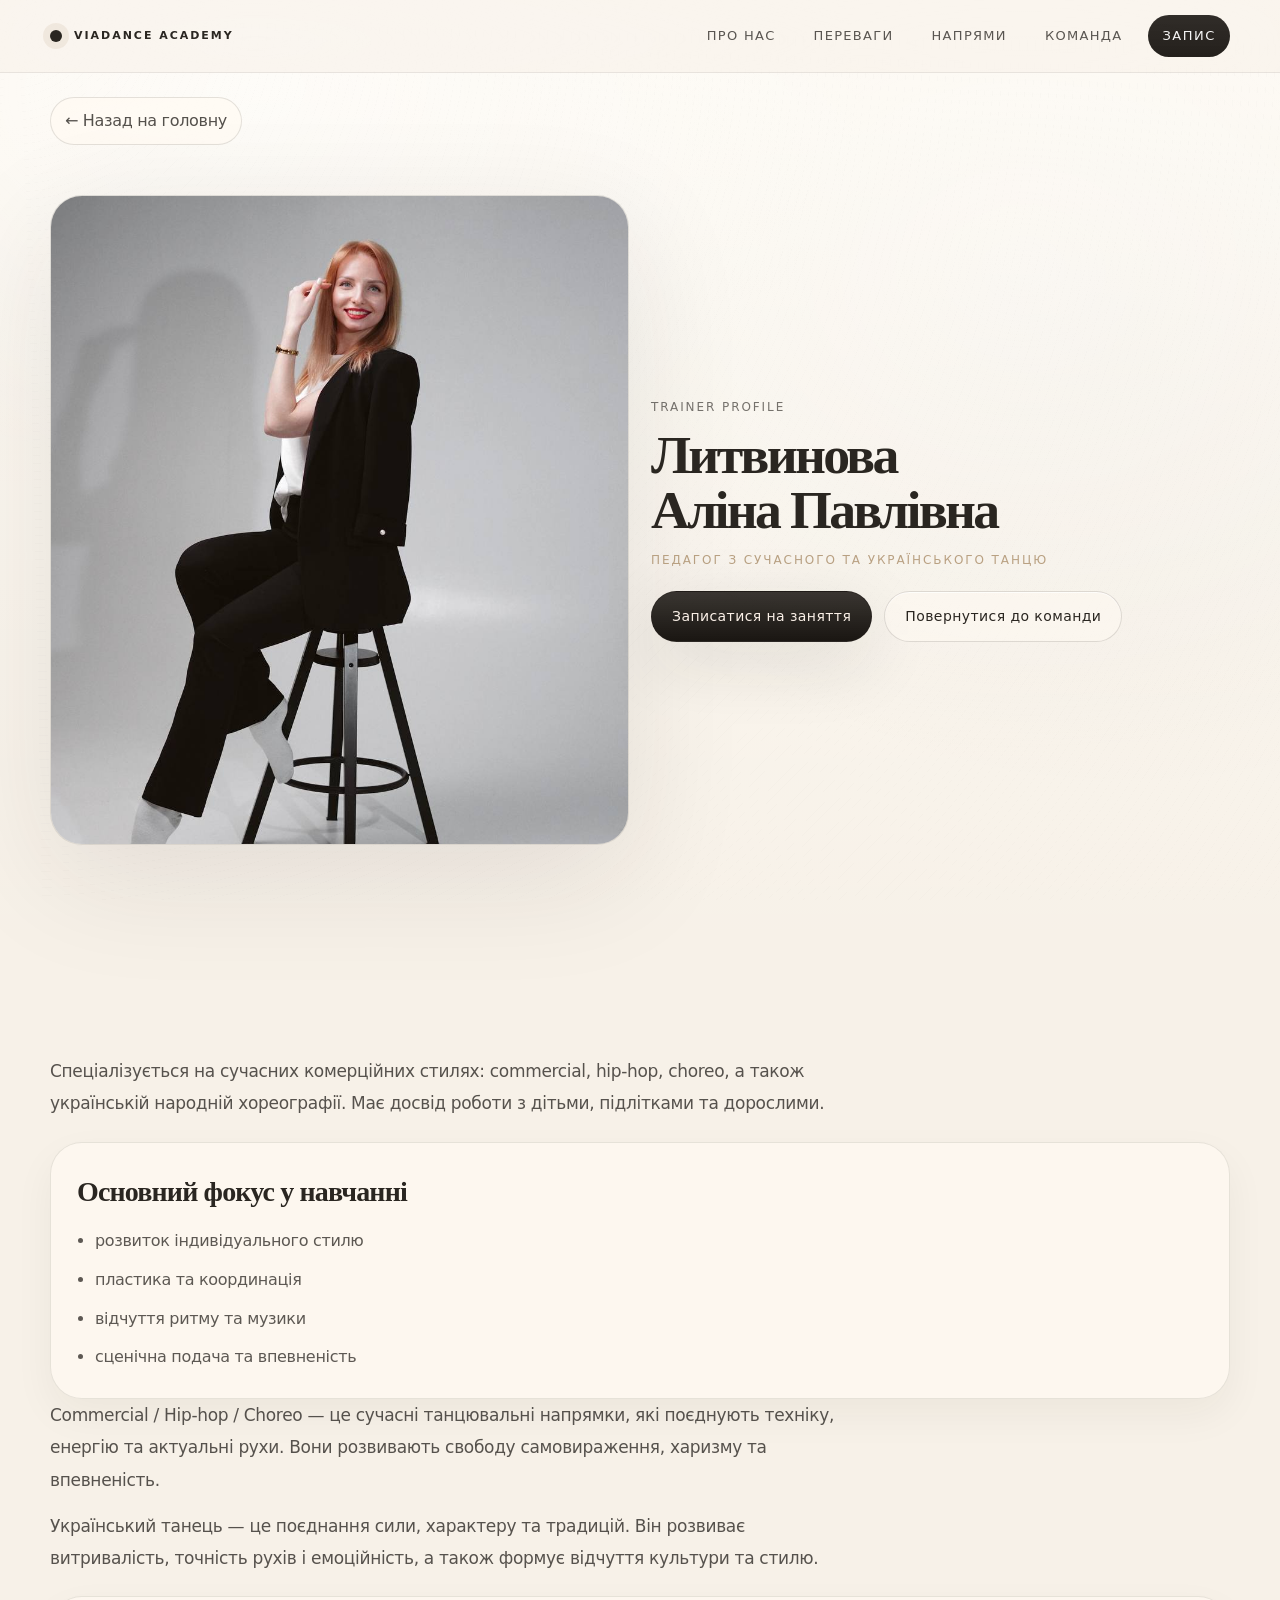
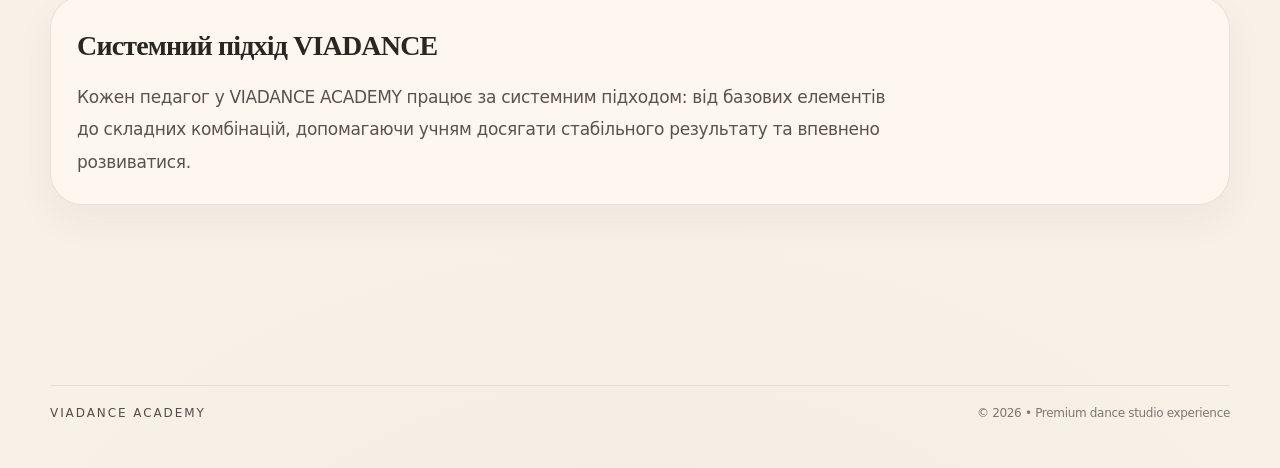
==== alina.html @ 44cbd240 "update trainers pages" ====
<!doctype html>
<html lang="uk">
  <head>
    <meta charset="utf-8" />
    <meta name="viewport" content="width=device-width, initial-scale=1" />
    <meta name="theme-color" content="#f7f1e8" />
    <meta name="description" content="Профіль педагога — Литвинова Аліна Павлівна (VIADANCE ACADEMY)" />
    <title>Литвинова Аліна Павлівна — VIADANCE ACADEMY</title>
    <link rel="stylesheet" href="./style.css" />
  </head>
  <body>
    <a class="skip" href="#main">Перейти до контенту</a>

    <header class="header" data-header>
      <div class="container header__inner">
        <a class="brand" href="./index.html#top" aria-label="VIADANCE ACADEMY">
          <span class="brand__mark" aria-hidden="true"></span>
          <span class="brand__text">VIADANCE ACADEMY</span>
        </a>

        <nav class="nav" aria-label="Навігація">
          <button class="nav__toggle" type="button" data-nav-toggle aria-controls="site-nav" aria-expanded="false">
            <span class="nav__toggle-lines" aria-hidden="true"></span>
            <span class="sr-only">Меню</span>
          </button>
          <div class="nav__panel" id="site-nav" data-nav-panel>
            <a class="nav__link" href="./index.html#about">Про нас</a>
            <a class="nav__link" href="./index.html#benefits">Переваги</a>
            <a class="nav__link" href="./index.html#styles">Напрями</a>
            <a class="nav__link" href="./index.html#team">Команда</a>
            <a class="nav__cta" href="./index.html#cta">Запис</a>
          </div>
        </nav>
      </div>
    </header>

    <main id="main">
      <div class="profile-top">
        <div class="container">
          <a class="backlink" href="./index.html">← Назад на головну</a>
        </div>
      </div>

      <section class="profile-hero" aria-label="Профіль тренера">
        <div class="container profile-hero__inner">
          <div class="profile-hero__media" data-reveal>
            <img class="profile-hero__img" src="./images/alina.jpg" alt="Литвинова Аліна Павлівна" />
          </div>

          <div class="profile-hero__copy" data-reveal data-reveal-delay="90">
            <p class="profile-hero__kicker">Trainer profile</p>
            <h1 class="profile-hero__title">Литвинова Аліна Павлівна</h1>
            <p class="profile-hero__role">Педагог з сучасного та українського танцю</p>
            <div class="profile-hero__actions">
              <a class="btn btn--primary" href="./index.html#cta">Записатися на заняття</a>
              <a class="btn btn--ghost" href="./index.html#team">Повернутися до команди</a>
            </div>
          </div>
        </div>
      </section>

      <section class="profile-content" aria-label="Опис педагога">
        <div class="container">
          <div class="prose" data-reveal>
            <p>
              Спеціалізується на сучасних комерційних стилях: commercial, hip-hop, choreo, а також українській народній
              хореографії. Має досвід роботи з дітьми, підлітками та дорослими.
            </p>
          </div>

          <div class="block" data-reveal data-reveal-delay="80">
            <h2 class="block__title">Основний фокус у навчанні</h2>
            <ul class="bullets">
              <li>розвиток індивідуального стилю</li>
              <li>пластика та координація</li>
              <li>відчуття ритму та музики</li>
              <li>сценічна подача та впевненість</li>
            </ul>
          </div>

          <div class="prose" data-reveal data-reveal-delay="120">
            <p>
              Commercial / Hip-hop / Choreo — це сучасні танцювальні напрямки, які поєднують техніку, енергію та
              актуальні рухи. Вони розвивають свободу самовираження, харизму та впевненість.
            </p>
            <p>
              Український танець — це поєднання сили, характеру та традицій. Він розвиває витривалість, точність рухів і
              емоційність, а також формує відчуття культури та стилю.
            </p>
          </div>

          <div class="block" data-reveal data-reveal-delay="140">
            <h2 class="block__title">Системний підхід VIADANCE</h2>
            <div class="prose">
              <p>
                Кожен педагог у VIADANCE ACADEMY працює за системним підходом: від базових елементів до складних
                комбінацій, допомагаючи учням досягати стабільного результату та впевнено розвиватися.
              </p>
            </div>
          </div>
        </div>
      </section>
    </main>

    <footer class="footer" aria-label="Футер">
      <div class="container footer__inner">
        <p class="footer__brand">VIADANCE ACADEMY</p>
        <p class="footer__meta">© <span data-year></span> • Premium dance studio experience</p>
      </div>
    </footer>

    <script src="./script.js" defer></script>
  </body>
</html>
---- style.css ----
:root{
  /* Warm studio ivory / paper palette (tuned to local hero image) */
  --bg: #f7f1e8;
  --ink: #2a2621;
  --muted: rgba(40, 36, 32, 0.66);
  --hairline: rgba(40, 36, 32, 0.12);
  --tint: #efe6d8;
  --champagne: #b59c7c;
  --champagne-2: #d4c2aa;
  --paper: rgba(255, 250, 242, 0.72);

  --radius: 24px;
  --radius-lg: 32px;
  --shadow: 0 32px 120px rgba(36, 32, 28, 0.10);
  --shadow-soft: 0 20px 70px rgba(36, 32, 28, 0.07);
  --shadow-fine: 0 16px 40px rgba(36, 32, 28, 0.05);

  --container: 1180px;
  --pad: clamp(20px, 4.2vw, 44px);
  --section: clamp(86px, 12vw, 150px);

  --ease: cubic-bezier(.2,.9,.2,1);
  --ease-2: cubic-bezier(.2,.8,.2,1);

  --sans: ui-sans-serif, system-ui, -apple-system, "Segoe UI", Roboto, Arial, "Noto Sans", "Liberation Sans", sans-serif;
  --serif: ui-serif, "Georgia", "Times New Roman", Times, serif;
}

*{ box-sizing: border-box; }
html{ scroll-behavior: smooth; }
html, body{ min-height: 100%; }
body{
  position: relative;
  isolation: isolate;
  margin: 0;
  background:
    linear-gradient(180deg, rgba(255, 252, 246, 0.92) 0%, rgba(0,0,0,0) 46%),
    radial-gradient(1200px 900px at 8% 0%, rgba(181, 156, 124, 0.14), transparent 55%),
    radial-gradient(1100px 900px at 88% 16%, rgba(36, 32, 28, 0.05), transparent 52%),
    radial-gradient(1200px 800px at 50% 110%, rgba(181, 156, 124, 0.08), transparent 58%),
    var(--bg);
  color: var(--ink);
  font-family: var(--sans);
  letter-spacing: -0.02em;
  line-height: 1.64;
  overflow-x: hidden;
}

/* Soft studio texture + very gentle paper grain */
body::before{
  content:"";
  position: fixed;
  inset: 0;
  z-index: -1;
  pointer-events: none;
  background:
    radial-gradient(1100px 700px at 20% 10%, rgba(255, 255, 255, 0.55), transparent 55%),
    radial-gradient(1000px 800px at 80% 30%, rgba(255, 255, 255, 0.30), transparent 60%);
  mix-blend-mode: soft-light;
  opacity: .85;
}
body::after{
  content:"";
  position: fixed;
  inset: 0;
  z-index: -1;
  pointer-events: none;
  opacity: .10;
  background-image:
    repeating-radial-gradient(circle at 12px 8px, rgba(36,32,28,0.12) 0 0.4px, transparent 0.4px 8px);
  mix-blend-mode: multiply;
}

img{ max-width: 100%; display: block; }
a{ color: inherit; text-decoration: none; }
button, input, select{ font: inherit; color: inherit; }

::selection{
  background: rgba(181,156,124,.22);
}

:where(a, button, input, select):focus-visible{
  outline: none;
  box-shadow: 0 0 0 5px rgba(181,156,124,.18);
  border-color: rgba(181,156,124,.38);
}

.sr-only{
  position: absolute;
  width: 1px; height: 1px;
  padding: 0; margin: -1px;
  overflow: hidden;
  clip: rect(0, 0, 0, 0);
  white-space: nowrap;
  border: 0;
}

.skip{
  position: fixed;
  left: 16px; top: 16px;
  padding: 10px 12px;
  border-radius: 999px;
  background: var(--ink);
  color: #fff;
  transform: translateY(-140%);
  transition: transform 240ms var(--ease);
  z-index: 9999;
}
.skip:focus{ transform: translateY(0); }

.container{
  width: min(var(--container), calc(100% - (var(--pad) * 2)));
  margin-inline: auto;
}

.header{
  position: sticky;
  top: 0;
  z-index: 50;
  background: rgba(247, 241, 232, 0.62);
  backdrop-filter: blur(20px) saturate(1.12);
  -webkit-backdrop-filter: blur(20px) saturate(1.12);
  border-bottom: 1px solid rgba(36,32,28,.08);
  transition: background 240ms var(--ease), border-color 240ms var(--ease), box-shadow 240ms var(--ease);
}
.header.is-compact{
  background: rgba(247, 241, 232, 0.84);
  box-shadow: 0 10px 40px rgba(36, 32, 28, 0.05);
  border-bottom-color: rgba(36, 32, 28, 0.1);
}
.header__inner{
  height: 72px;
  display: flex;
  align-items: center;
  justify-content: space-between;
  gap: 18px;
}
.header.is-compact .header__inner{ height: 62px; }

.brand{
  display: inline-flex;
  align-items: center;
  gap: 12px;
  min-width: 200px;
}
.brand__mark{
  width: 12px; height: 12px;
  border-radius: 999px;
  background: var(--ink);
  box-shadow: 0 0 0 7px rgba(181,156,124,.14);
}
.brand__text{
  font-weight: 650;
  letter-spacing: 0.18em;
  font-size: 11px;
}

.nav{ display: flex; align-items: center; }
.nav__toggle{
  width: 44px; height: 44px;
  border: 1px solid var(--hairline);
  border-radius: 999px;
  background: var(--paper);
  backdrop-filter: blur(10px);
  display: none;
  align-items: center;
  justify-content: center;
  cursor: pointer;
  transition: transform 240ms var(--ease), box-shadow 240ms var(--ease);
}
.nav__toggle:hover{ transform: translateY(-1px); box-shadow: var(--shadow-soft); }
.nav__toggle-lines{
  width: 18px;
  height: 12px;
  position: relative;
}
.nav__toggle-lines::before,
.nav__toggle-lines::after{
  content:"";
  position: absolute;
  left: 0; right: 0;
  height: 2px;
  border-radius: 2px;
  background: var(--ink);
  transition: transform 240ms var(--ease), top 240ms var(--ease), opacity 240ms var(--ease);
}
.nav__toggle-lines::before{ top: 2px; }
.nav__toggle-lines::after{ top: 8px; }

.nav__panel{
  display: flex;
  align-items: center;
  gap: 14px;
}
.nav__link{
  font-size: 13px;
  letter-spacing: 0.10em;
  text-transform: uppercase;
  color: rgba(36,32,28,.75);
  padding: 10px 12px;
  border-radius: 999px;
  transition: background 240ms var(--ease), color 240ms var(--ease), transform 240ms var(--ease);
}
.nav__link:hover{
  background: rgba(181,156,124,.10);
  color: var(--ink);
  transform: translateY(-1px);
}
.nav__cta{
  padding: 10px 14px;
  border-radius: 999px;
  background: linear-gradient(180deg, rgba(36,32,28,.94), rgba(36,32,28,1));
  color: rgba(255,255,255,.96);
  font-size: 13px;
  letter-spacing: 0.12em;
  text-transform: uppercase;
  transition: transform 240ms var(--ease), box-shadow 240ms var(--ease), filter 240ms var(--ease);
}
.nav__cta:hover{ transform: translateY(-1px); box-shadow: var(--shadow-soft); filter: brightness(1.02); }

.hero{
  position: relative;
  isolation: isolate;
  overflow: hidden;
  /* Full-screen hero (requested: 90vh–100vh). Use dvh where supported for mobile browser UI. */
  min-height: 100vh;
  min-height: 100dvh;
  padding-top: clamp(84px, 12vh, 132px);
  padding-bottom: clamp(44px, 8vh, 84px);

  display: flex;
  align-items: center;

  background-color: #f3ece2;
  background-image: url("images/hero.jpg");
  background-size: cover;
  background-position: right center;
  background-repeat: no-repeat;
}

/* Soft editorial overlay: brighter on the left for type, clearer dancer on the right */
.hero::after{
  content:"";
  position: absolute;
  inset: 0;
  z-index: 1;
  pointer-events: none;
  background:
    linear-gradient(90deg,
      rgba(255, 252, 246, 0.92) 0%,
      rgba(255, 252, 246, 0.72) 44%,
      rgba(255, 252, 246, 0.22) 72%,
      rgba(255, 252, 246, 0.00) 100%
    ),
    linear-gradient(180deg,
      rgba(255, 252, 246, 0.55) 0%,
      rgba(255, 252, 246, 0.10) 42%,
      rgba(36, 32, 28, 0.10) 100%
    );
}

.hero__inner{
  position: relative;
  z-index: 2;
  width: 100%;
  display: grid;
  grid-template-columns: minmax(0, 760px) 0fr;
  gap: 0;
  align-items: center;
  justify-items: start;
  text-align: left;
}

/* Extra horizontal inset so hero typography matches the site's grid rhythm
   (the `.container` already provides base page padding — this adds premium breathing room) */
.hero .hero__inner{
  padding-inline: clamp(18px, 4.6vw, 112px);
}

/* Disable the old right-side image card (keep markup intact) */
.hero__visual{
  display: none;
}

.hero .kicker{
  margin: 0 0 14px;
  font-size: 12px;
  letter-spacing: 0.16em;
  text-transform: uppercase;
  color: rgba(26, 22, 18, 0.62);
}
.hero .hero__title{
  margin: 0;
  font-family: var(--serif);
  font-weight: 520;
  letter-spacing: -0.06em;
  font-size: clamp(42px, 5.2vw, 78px);
  line-height: 0.98;
  text-wrap: balance;
  color: rgba(20, 16, 14, 0.96);
  text-shadow: 0 1px 0 rgba(255, 252, 246, 0.35);
}
.hero .hero__subtitle{
  margin: 18px 0 28px;
  max-width: 52ch;
  color: rgba(26, 22, 18, 0.78);
  font-size: clamp(16px, 1.6vw, 20px);
  line-height: 1.75;
  text-wrap: pretty;
}
.hero__actions{ display: flex; gap: 12px; flex-wrap: wrap; }

.hero .hero__micro{
  margin-top: 28px;
  display: grid;
  grid-template-columns: 1fr 1fr;
  gap: 12px;
  max-width: 520px;
}
.hero .stat{
  border-radius: 18px;
  border: 1px solid rgba(36,32,28,.10);
  background: rgba(255, 252, 246, 0.78);
  backdrop-filter: blur(10px);
  -webkit-backdrop-filter: blur(10px);
  box-shadow: var(--shadow-fine);
  padding: 16px 16px 14px;
}
.hero .stat--light{
  background: linear-gradient(180deg, rgba(255,252,246,.86), rgba(255,252,246,.66));
}
.hero .stat__value{
  margin: 0;
  font-family: var(--serif);
  font-size: 22px;
  letter-spacing: -0.02em;
  color: rgba(20, 16, 14, 0.96);
}
.hero .stat__label{
  margin: 10px 0 0;
  color: rgba(26, 22, 18, 0.72);
  font-size: 13px;
  line-height: 1.55;
}

.btn{
  display: inline-flex;
  align-items: center;
  justify-content: center;
  gap: 10px;
  padding: 13px 20px;
  border-radius: 999px;
  border: 1px solid rgba(36,32,28,.14);
  background: var(--paper);
  backdrop-filter: blur(10px);
  box-shadow: 0 1px 0 rgba(255, 255, 255, 0.7) inset;
  cursor: pointer;
  transition: transform 240ms var(--ease), box-shadow 240ms var(--ease), background 240ms var(--ease), color 240ms var(--ease), border-color 240ms var(--ease);
  font-size: 14px;
  letter-spacing: 0.03em;
  user-select: none;
}
.btn:hover{ transform: translateY(-1px); box-shadow: var(--shadow-fine), 0 1px 0 rgba(255, 255, 255, 0.75) inset; border-color: rgba(36,32,28,.20); }
.btn:active{ transform: translateY(0px); box-shadow: none; }
.btn--primary{
  background: linear-gradient(180deg, rgba(36, 32, 28, 0.9), rgba(26, 22, 18, 1));
  color: rgba(255, 245, 236, 0.98);
  border-color: rgba(36, 32, 28, 0.62);
  box-shadow: 0 20px 70px rgba(36, 32, 28, 0.12);
}
.btn--primary:hover{ box-shadow: 0 28px 90px rgba(36, 32, 28, 0.16); }
.btn--ghost{
  background: rgba(255, 250, 242, 0.52);
}
.btn--wide{ width: 100%; }

.hero .btn--ghost{
  background: rgba(255, 252, 246, 0.62);
  border-color: rgba(36, 32, 28, 0.18);
}

.section{
  padding: var(--section) 0;
}
.section--tint{
  background:
    radial-gradient(1100px 520px at 12% 0%, rgba(181,156,124,.08), transparent 55%),
    var(--tint);
  border-top: 1px solid rgba(36,32,28,.08);
  border-bottom: 1px solid rgba(36,32,28,.08);
}
.section__inner{ display: grid; gap: 42px; }
.section__head{
  display: grid;
  gap: 12px;
  max-width: 66ch;
}
.section__title{
  margin: 0;
  font-family: var(--serif);
  font-size: clamp(30px, 3.4vw, 46px);
  letter-spacing: -0.05em;
  line-height: 1.04;
  font-weight: 540;
  text-wrap: balance;
}
.section__lead{
  margin: 0;
  color: var(--muted);
  font-size: 17px;
  line-height: 1.8;
  text-wrap: pretty;
}

.about{
  display: grid;
  grid-template-columns: 1.1fr .9fr;
  gap: 22px;
  align-items: stretch;
}
.about__card{
  border-radius: var(--radius-lg);
  border: 1px solid rgba(36,32,28,.10);
  background: var(--paper);
  backdrop-filter: blur(12px);
  box-shadow: var(--shadow-fine);
  padding: clamp(20px, 3.2vw, 30px);
}
.about__text{
  margin: 0;
  font-size: 16px;
  color: rgba(36,32,28,.78);
  line-height: 1.75;
}
.about__meta{
  margin-top: 18px;
  display: grid;
  grid-template-columns: 1fr 1fr;
  gap: 12px;
}
.meta{
  border-top: 1px solid rgba(36,32,28,.08);
  padding-top: 12px;
}
.meta__label{
  display: block;
  font-size: 12px;
  letter-spacing: .12em;
  text-transform: uppercase;
  color: rgba(36,32,28,.55);
}
.meta__value{
  display: block;
  margin-top: 8px;
  font-size: 14px;
  color: rgba(36,32,28,.82);
}
.about__aside{
  border-radius: var(--radius-lg);
  border: 1px solid rgba(36,32,28,.10);
  background:
    radial-gradient(700px 420px at 40% 20%, rgba(181,156,124,.16), transparent 60%),
    linear-gradient(180deg, rgba(255,255,255,.74), rgba(255,255,255,.60));
  padding: clamp(18px, 3vw, 26px);
  box-shadow: var(--shadow-fine);
  display: flex;
  align-items: flex-end;
  position: relative;
  overflow: hidden;
}
.about__aside::before{
  content:"";
  position: absolute;
  inset: 18px;
  border-radius: calc(var(--radius-lg) - 10px);
  border: 1px solid rgba(36,32,28,.08);
  pointer-events: none;
}
.quote__text{
  margin: 0;
  font-family: var(--serif);
  font-size: clamp(18px, 1.9vw, 22px);
  letter-spacing: -0.03em;
  line-height: 1.45;
  position: relative;
  z-index: 1;
}
.quote__by{
  margin: 14px 0 0;
  font-size: 12px;
  letter-spacing: .16em;
  text-transform: uppercase;
  color: rgba(36,32,28,.60);
  position: relative;
  z-index: 1;
}

.grid{
  display: grid;
  gap: 14px;
}
.cards{
  grid-template-columns: repeat(12, 1fr);
}
.card{
  grid-column: span 4;
  border-radius: var(--radius);
  border: 1px solid rgba(36,32,28,.10);
  background: var(--paper);
  backdrop-filter: blur(12px);
  padding: 22px 22px 22px;
  transition: transform 500ms var(--ease), box-shadow 500ms var(--ease), background 500ms var(--ease);
  position: relative;
  overflow: hidden;
}
.card::before{
  content:"";
  position: absolute;
  inset: -2px;
  background: radial-gradient(420px 220px at 10% 0%, rgba(181,156,124,.16), transparent 55%);
  opacity: 0;
  transition: opacity 260ms var(--ease);
  pointer-events: none;
}
.card:hover{
  transform: translateY(-3px);
  box-shadow: var(--shadow-soft);
  background: rgba(255, 250, 242, 0.92);
}
.card:hover::before{ opacity: 1; }
.card__kicker{
  margin: 0 0 10px;
  font-size: 12px;
  letter-spacing: .18em;
  text-transform: uppercase;
  color: rgba(181,156,124,.95);
}
.card__title{
  margin: 0;
  font-size: 17px;
  letter-spacing: -0.02em;
  font-weight: 650;
}
.card__text{
  margin: 10px 0 0;
  color: rgba(36,32,28,.70);
  line-height: 1.7;
  font-size: 14px;
}

.system{
  padding: clamp(54px, 7vw, 88px) 0;
}
.system__inner{
  border-radius: var(--radius-lg);
  border: 1px solid rgba(36,32,28,.10);
  background:
    radial-gradient(1200px 520px at 50% 0%, rgba(181,156,124,.14), transparent 60%),
    radial-gradient(900px 520px at 70% 100%, rgba(36,32,28,.07), transparent 55%),
    var(--paper);
  backdrop-filter: blur(14px) saturate(1.08);
  -webkit-backdrop-filter: blur(14px) saturate(1.08);
  box-shadow: var(--shadow);
  padding: clamp(24px, 3vw, 34px);
  display: grid;
  gap: 16px;
  align-items: center;
  text-align: center;
  position: relative;
  overflow: hidden;
}
.system__frame{
  position: absolute;
  inset: 18px;
  border-radius: calc(var(--radius-lg) - 10px);
  border: 1px solid rgba(36,32,28,.08);
  pointer-events: none;
}
.system__kicker{
  margin: 0;
  font-size: 12px;
  letter-spacing: .18em;
  text-transform: uppercase;
  color: rgba(36,32,28,.58);
}
.system__title{
  margin: 0;
  font-family: var(--serif);
  font-size: clamp(28px, 3.8vw, 56px);
  letter-spacing: -0.07em;
  line-height: 1.04;
  font-weight: 520;
  text-wrap: balance;
}
.system__sub{
  margin: 0;
  color: rgba(36,32,28,.64);
  max-width: 62ch;
  margin-inline: auto;
  line-height: 1.78;
  text-wrap: pretty;
}
.system__rail{
  display: inline-flex;
  gap: 10px;
  justify-content: center;
  flex-wrap: wrap;
}
.pill{
  display: inline-flex;
  padding: 8px 12px;
  border-radius: 999px;
  border: 1px solid rgba(36,32,28,.12);
  color: rgba(36,32,28,.74);
  background: rgba(255,255,255,.62);
  backdrop-filter: blur(10px);
  font-size: 12px;
  letter-spacing: .10em;
  text-transform: uppercase;
}

.styles{
  display: grid;
  grid-template-columns: repeat(12, 1fr);
  gap: 14px;
}
.style-tile{
  grid-column: span 6;
  border-radius: var(--radius-lg);
  border: 1px solid rgba(36,32,28,.10);
  background: var(--paper);
  backdrop-filter: blur(12px);
  padding: 24px 22px;
  display: grid;
  gap: 10px;
  transition: transform 500ms var(--ease), box-shadow 500ms var(--ease), background 500ms var(--ease);
  position: relative;
  overflow: hidden;
}
.style-tile::after{
  content:"";
  position: absolute;
  inset: -2px;
  background: radial-gradient(560px 260px at 10% 0%, rgba(181,156,124,.18), transparent 62%);
  opacity: 0;
  transition: opacity 260ms var(--ease);
}
.style-tile:hover{
  transform: translateY(-3px);
  box-shadow: var(--shadow-soft);
}
.style-tile:hover::after{ opacity: 1; }
.style-tile__name{
  position: relative;
  z-index: 1;
  font-family: var(--serif);
  font-size: 20px;
  font-weight: 560;
  letter-spacing: -0.03em;
}
.style-tile__hint{
  position: relative;
  z-index: 1;
  color: rgba(36,32,28,.64);
  font-size: 13px;
  letter-spacing: 0.12em;
  text-transform: uppercase;
}

.team{
  grid-template-columns: repeat(12, 1fr);
}
.team-card{
  grid-column: span 4;
  border-radius: var(--radius-lg);
  border: 1px solid rgba(36,32,28,.10);
  background: var(--paper);
  backdrop-filter: blur(12px);
  overflow: hidden;
  box-shadow: var(--shadow-fine);
  transition: transform 500ms var(--ease), box-shadow 500ms var(--ease), background 500ms var(--ease);
  display: grid;
}
.team-card[data-profile-href]{
  cursor: pointer;
}
.team-card[data-profile-href]:focus-visible{
  outline: none;
  box-shadow: 0 0 0 6px rgba(181, 156, 124, 0.18), var(--shadow-soft);
}
.team-card:hover{
  transform: translateY(-3px);
  box-shadow: var(--shadow-soft);
  background: rgba(255, 250, 242, 0.92);
}
.team-card__photo{
  width: 100%;
  aspect-ratio: 3/4;
  min-height: 360px;
  object-fit: cover;
  object-position: 50% 32%;
  filter: contrast(1.02) saturate(1.02);
  transform: scale(1.01);
  transform-origin: 50% 20%;
  transition: transform 900ms var(--ease-2);
}
.team-card:hover .team-card__photo{
  transform: scale(1.045);
}
.team-card__body{ padding: 20px 20px 22px; }
.team-card__name{
  margin: 0;
  font-family: var(--serif);
  font-size: 24px;
  font-weight: 540;
  letter-spacing: -0.04em;
}
.team-card__role{
  margin: 8px 0 0;
  color: rgba(181,156,124,.95);
  font-size: 12px;
  letter-spacing: .16em;
  text-transform: uppercase;
}
.team-card__text{
  margin: 12px 0 0;
  color: rgba(36,32,28,.72);
  font-size: 14px;
  line-height: 1.7;
}

/* Profile pages */
.profile-top{
  padding: 24px 0 6px;
}
.backlink{
  display: inline-flex;
  align-items: center;
  gap: 8px;
  padding: 10px 14px;
  border-radius: 999px;
  border: 1px solid rgba(36, 32, 28, 0.12);
  background: var(--paper);
  backdrop-filter: blur(10px);
  color: rgba(36, 32, 28, 0.78);
  transition: transform 240ms var(--ease), box-shadow 240ms var(--ease);
}
.backlink:hover{ transform: translateY(-1px); box-shadow: var(--shadow-fine); }

.profile-hero{
  padding: clamp(28px, 4vw, 44px) 0 clamp(34px, 5vw, 60px);
}
.profile-hero__inner{
  display: grid;
  grid-template-columns: 1fr 1fr;
  gap: 22px;
  align-items: center;
}
.profile-hero__media{
  border-radius: var(--radius-lg);
  border: 1px solid rgba(36, 32, 28, 0.10);
  background: rgba(36, 32, 28, 0.035);
  box-shadow: var(--shadow);
  overflow: hidden;
}
.profile-hero__img{
  width: 100%;
  height: min(72vh, 680px);
  min-height: 420px;
  object-fit: cover;
  object-position: 50% 28%;
  display: block;
}
.profile-hero__kicker{
  margin: 0 0 10px;
  font-size: 12px;
  letter-spacing: 0.16em;
  text-transform: uppercase;
  color: rgba(36, 32, 28, 0.62);
}
.profile-hero__title{
  margin: 0;
  font-family: var(--serif);
  font-weight: 560;
  letter-spacing: -0.05em;
  font-size: clamp(34px, 4.2vw, 62px);
  line-height: 1.02;
  text-wrap: balance;
}
.profile-hero__role{
  margin: 14px 0 0;
  color: rgba(181, 156, 124, 0.95);
  font-size: 12px;
  letter-spacing: .16em;
  text-transform: uppercase;
}
.profile-hero__actions{
  margin-top: 20px;
  display: flex;
  flex-wrap: wrap;
  gap: 12px;
}

.profile-content{
  padding: var(--section) 0;
}
.prose{
  max-width: 80ch;
}
.prose p{
  margin: 0;
  color: rgba(36, 32, 28, 0.76);
  line-height: 1.9;
  font-size: 17px;
}
.prose p + p{ margin-top: 14px; }
.block{
  margin-top: 22px;
  border-radius: var(--radius-lg);
  border: 1px solid rgba(36, 32, 28, 0.10);
  background: var(--paper);
  backdrop-filter: blur(12px);
  box-shadow: var(--shadow-fine);
  padding: clamp(18px, 3vw, 26px);
}
.block__title{
  margin: 0 0 12px;
  font-family: var(--serif);
  font-size: clamp(20px, 2.2vw, 28px);
  letter-spacing: -0.03em;
}
.bullets{
  margin: 0;
  padding-left: 18px;
  display: grid;
  gap: 10px;
  color: rgba(36, 32, 28, 0.74);
  line-height: 1.8;
}

@media (max-width: 980px){
  .profile-hero__inner{ grid-template-columns: 1fr; }
  .profile-hero__img{ height: min(62vh, 560px); min-height: 360px; }
  .profile-hero__actions{ justify-content: center; }
  .profile-hero__inner{ text-align: center; justify-items: center; }
  .prose{ margin-inline: auto; }
}

.cta{
  padding: var(--section) 0;
}
.cta__inner{
  display: grid;
  grid-template-columns: 1fr 1fr;
  gap: 22px;
  align-items: start;
  border-radius: var(--radius-lg);
  border: 1px solid rgba(36,32,28,.10);
  background:
    radial-gradient(900px 420px at 10% 0%, rgba(181,156,124,.14), transparent 55%),
    radial-gradient(740px 520px at 90% 90%, rgba(36,32,28,.10), transparent 60%),
    var(--paper);
  backdrop-filter: blur(14px) saturate(1.08);
  -webkit-backdrop-filter: blur(14px) saturate(1.08);
  box-shadow: var(--shadow);
  padding: clamp(20px, 3.2vw, 30px);
}
.cta__title{
  margin: 0;
  font-family: var(--serif);
  font-size: clamp(30px, 3.4vw, 50px);
  letter-spacing: -0.06em;
  line-height: 1.04;
  font-weight: 520;
  text-wrap: balance;
}
.cta__text{
  margin: 14px 0 0;
  color: rgba(36,32,28,.68);
  line-height: 1.8;
  max-width: 52ch;
  text-wrap: pretty;
}

.cta__trust{
  margin-top: 16px;
  display: flex;
  flex-wrap: wrap;
  gap: 8px;
}
.trust{
  display: inline-flex;
  padding: 8px 10px;
  border-radius: 999px;
  border: 1px solid rgba(36,32,28,.10);
  background: var(--paper);
  backdrop-filter: blur(10px);
  color: rgba(36,32,28,.70);
  font-size: 11px;
  letter-spacing: .12em;
  text-transform: uppercase;
}

.form{
  display: grid;
  gap: 14px;
}
.field{
  display: grid;
  gap: 8px;
}
.field__label{
  font-size: 12px;
  letter-spacing: .14em;
  text-transform: uppercase;
  color: rgba(36,32,28,.56);
}
.field__input{
  width: 100%;
  padding: 13px 14px;
  border-radius: 16px;
  border: 1px solid rgba(36,32,28,.14);
  background: var(--paper);
  backdrop-filter: blur(10px);
  transition: border-color 240ms var(--ease), box-shadow 240ms var(--ease), transform 240ms var(--ease);
  outline: none;
}
.field__input:hover{
  border-color: rgba(36,32,28,.18);
}
.field__input:focus{
  border-color: rgba(181, 156, 124, 0.55);
  box-shadow: 0 0 0 5px rgba(181, 156, 124, 0.16);
}
.form__note{
  margin: 0;
  color: rgba(36,32,28,.56);
  font-size: 12px;
  line-height: 1.6;
}
.form__success{
  margin: 0;
  color: rgba(36,32,28,.78);
  font-size: 13px;
  min-height: 1.2em;
}

.footer{
  padding: 30px 0 44px;
}
.footer__inner{
  display: flex;
  justify-content: space-between;
  align-items: baseline;
  gap: 18px;
  border-top: 1px solid rgba(36,32,28,.08);
  padding-top: 18px;
}
.footer__brand{
  margin: 0;
  font-size: 12px;
  letter-spacing: .16em;
  text-transform: uppercase;
  color: rgba(36,32,28,.78);
}
.footer__meta{
  margin: 0;
  font-size: 12px;
  color: rgba(36,32,28,.58);
}

/* reveal animations */
[data-reveal]{
  opacity: 0;
  transform: translateY(10px);
  transition: opacity 900ms var(--ease-2), transform 900ms var(--ease-2), filter 900ms var(--ease-2);
  filter: blur(2px);
  will-change: opacity, transform;
}
[data-reveal].is-in{
  opacity: 1;
  transform: translateY(0);
  filter: blur(0);
}

@media (prefers-reduced-motion: reduce){
  html{ scroll-behavior: auto; }
  *{ transition-duration: 1ms !important; animation-duration: 1ms !important; }
}

@media (max-width: 980px){
  .hero{
    background-position: 78% center;
  }
  .hero::after{
    background:
      linear-gradient(180deg,
        rgba(255, 252, 246, 0.78) 0%,
        rgba(255, 252, 246, 0.34) 46%,
        rgba(255, 252, 246, 0.10) 100%
      ),
      radial-gradient(900px 700px at 70% 35%, rgba(255, 252, 246, 0.00), rgba(36, 32, 28, 0.10) 100%);
  }
  .hero__inner{
    grid-template-columns: 1fr;
    justify-items: center;
    text-align: center;
  }
  .hero .hero__inner{
    padding-inline: clamp(14px, 4vw, 56px);
  }
  .hero__actions{ justify-content: center; }
  .hero .hero__micro{
    margin-inline: auto;
  }
  .about{ grid-template-columns: 1fr; }
  .cta__inner{ grid-template-columns: 1fr; }
  .card{ grid-column: span 6; }
  .team-card{ grid-column: span 6; }
  .hero .hero__micro{ grid-template-columns: 1fr; max-width: 620px; }
}

@media (max-width: 700px){
  .nav__toggle{ display: inline-flex; }
  .nav__panel{
    position: absolute;
    top: 72px;
    right: calc(var(--pad));
    left: calc(var(--pad));
    background: rgba(255, 250, 242, 0.92);
    border: 1px solid rgba(36,32,28,.10);
    border-radius: var(--radius-lg);
    box-shadow: var(--shadow);
    padding: 10px;
    display: grid;
    gap: 6px;
    transform-origin: top;
    transform: translateY(-8px) scale(.98);
    opacity: 0;
    pointer-events: none;
    transition: opacity 220ms var(--ease), transform 220ms var(--ease);
  }
  .nav.is-open .nav__panel{
    opacity: 1;
    transform: translateY(0) scale(1);
    pointer-events: auto;
  }
  .nav__link, .nav__cta{ justify-content: center; }

  .header.is-compact .nav__panel{ top: 62px; }

  .styles{ grid-template-columns: 1fr; }
  .style-tile{ grid-column: span 12; }
  .card{ grid-column: span 12; }
  .team-card{ grid-column: span 12; }
  .team-card__photo{ min-height: 0; }
}
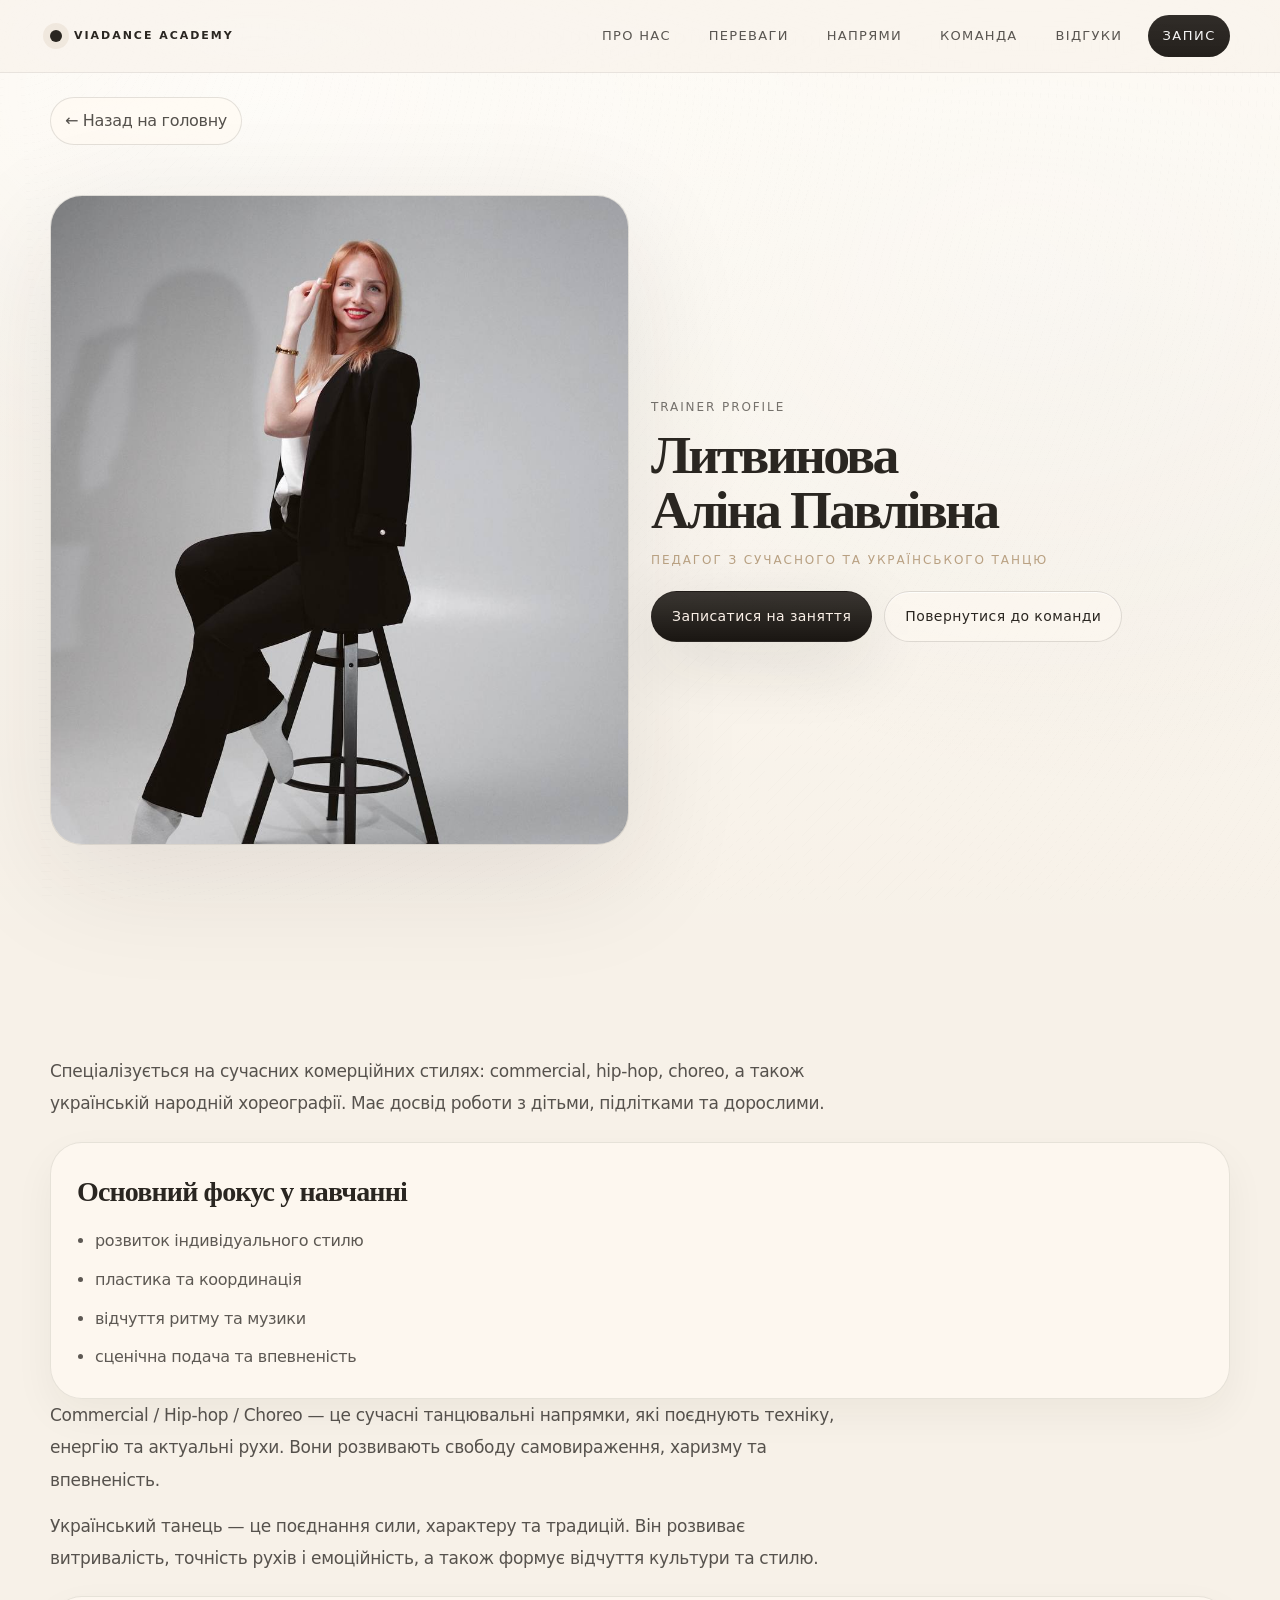
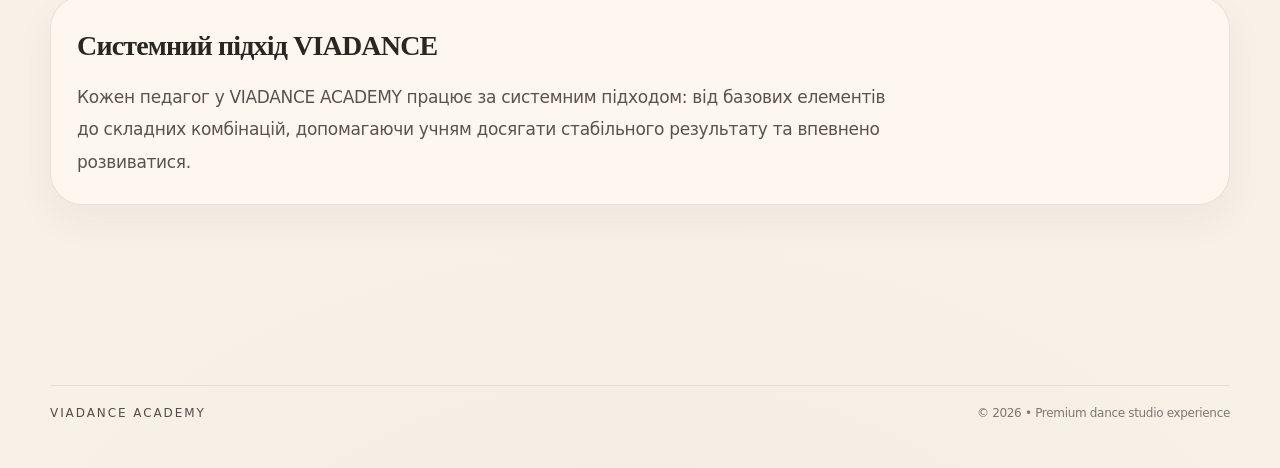
==== commit a727368e: "update site" ====
--- a/alina.html
+++ b/alina.html
@@ -28,6 +28,7 @@
             <a class="nav__link" href="./index.html#benefits">Переваги</a>
             <a class="nav__link" href="./index.html#styles">Напрями</a>
             <a class="nav__link" href="./index.html#team">Команда</a>
+            <a class="nav__link" href="./reviews.html">Відгуки</a>
             <a class="nav__cta" href="./index.html#cta">Запис</a>
           </div>
         </nav>
--- a/style.css
+++ b/style.css
@@ -411,6 +411,13 @@
   line-height: 1.8;
   text-wrap: pretty;
 }
+.section__actions{
+  display: flex;
+  justify-content: flex-start;
+}
+@media (max-width: 980px){
+  .section__actions{ justify-content: center; }
+}
 
 .about{
   display: grid;
@@ -548,6 +555,50 @@
   font-size: 14px;
 }
 
+/* Benefits extra block */
+.benefits-extra{
+  margin-top: 26px;
+  border-radius: var(--radius-lg);
+  border: 1px solid rgba(36, 32, 28, 0.10);
+  background: var(--paper);
+  backdrop-filter: blur(12px);
+  box-shadow: var(--shadow-fine);
+  padding: clamp(18px, 3vw, 26px);
+}
+.benefits-extra__title{
+  margin: 0;
+  font-family: var(--serif);
+  font-weight: 540;
+  letter-spacing: -0.03em;
+  font-size: clamp(18px, 2.2vw, 26px);
+  line-height: 1.15;
+}
+.benefits-extra__grid{
+  margin-top: 14px;
+  display: grid;
+  grid-template-columns: repeat(12, 1fr);
+  gap: 12px;
+}
+.benefits-extra__item{
+  grid-column: span 6;
+  border-radius: var(--radius);
+  border: 1px solid rgba(36, 32, 28, 0.10);
+  background: rgba(255, 252, 246, 0.58);
+  padding: 14px 14px;
+  color: rgba(36, 32, 28, 0.76);
+  line-height: 1.75;
+  box-shadow: 0 10px 30px rgba(36, 32, 28, 0.05);
+  transition: transform 500ms var(--ease), box-shadow 500ms var(--ease), filter 500ms var(--ease);
+}
+.benefits-extra__item:hover{
+  transform: translateY(-2px);
+  box-shadow: var(--shadow-fine);
+  filter: brightness(1.02);
+}
+@media (max-width: 980px){
+  .benefits-extra__item{ grid-column: span 12; }
+}
+
 .system{
   padding: clamp(54px, 7vw, 88px) 0;
 }
@@ -727,6 +778,64 @@
   color: rgba(36,32,28,.72);
   font-size: 14px;
   line-height: 1.7;
+}
+
+/* Reviews */
+.reviews{
+  grid-template-columns: repeat(12, 1fr);
+}
+.review-card{
+  grid-column: span 4;
+  border-radius: var(--radius-lg);
+  border: 1px solid rgba(36, 32, 28, 0.10);
+  background: var(--paper);
+  backdrop-filter: blur(12px);
+  box-shadow: var(--shadow-fine);
+  padding: 22px 22px 22px;
+  transition: transform 500ms var(--ease), box-shadow 500ms var(--ease);
+}
+.review-card:hover{
+  transform: translateY(-3px);
+  box-shadow: var(--shadow-soft);
+}
+.review-card__name{
+  margin: 0;
+  font-family: var(--serif);
+  font-size: 18px;
+  letter-spacing: -0.02em;
+  color: rgba(36, 32, 28, 0.92);
+}
+.review-card__tag{
+  color: rgba(36, 32, 28, 0.70);
+  font-family: var(--sans);
+  font-size: 13px;
+  letter-spacing: 0.08em;
+  text-transform: uppercase;
+}
+.stars{
+  margin: 10px 0 12px;
+  letter-spacing: 0.14em;
+  color: #c9a96e;
+  font-size: 14px;
+  transition: filter 240ms var(--ease), color 240ms var(--ease);
+}
+.review-card:hover .stars{
+  filter: brightness(1.08);
+}
+.review-card__text{
+  margin: 0;
+  color: rgba(36, 32, 28, 0.74);
+  line-height: 1.85;
+  font-size: 15px;
+}
+.reviews--full .review-card{ grid-column: span 6; }
+
+@media (max-width: 980px){
+  .review-card{ grid-column: span 6; }
+  .reviews--full .review-card{ grid-column: span 12; }
+}
+@media (max-width: 700px){
+  .review-card{ grid-column: span 12; }
 }
 
 /* Profile pages */
